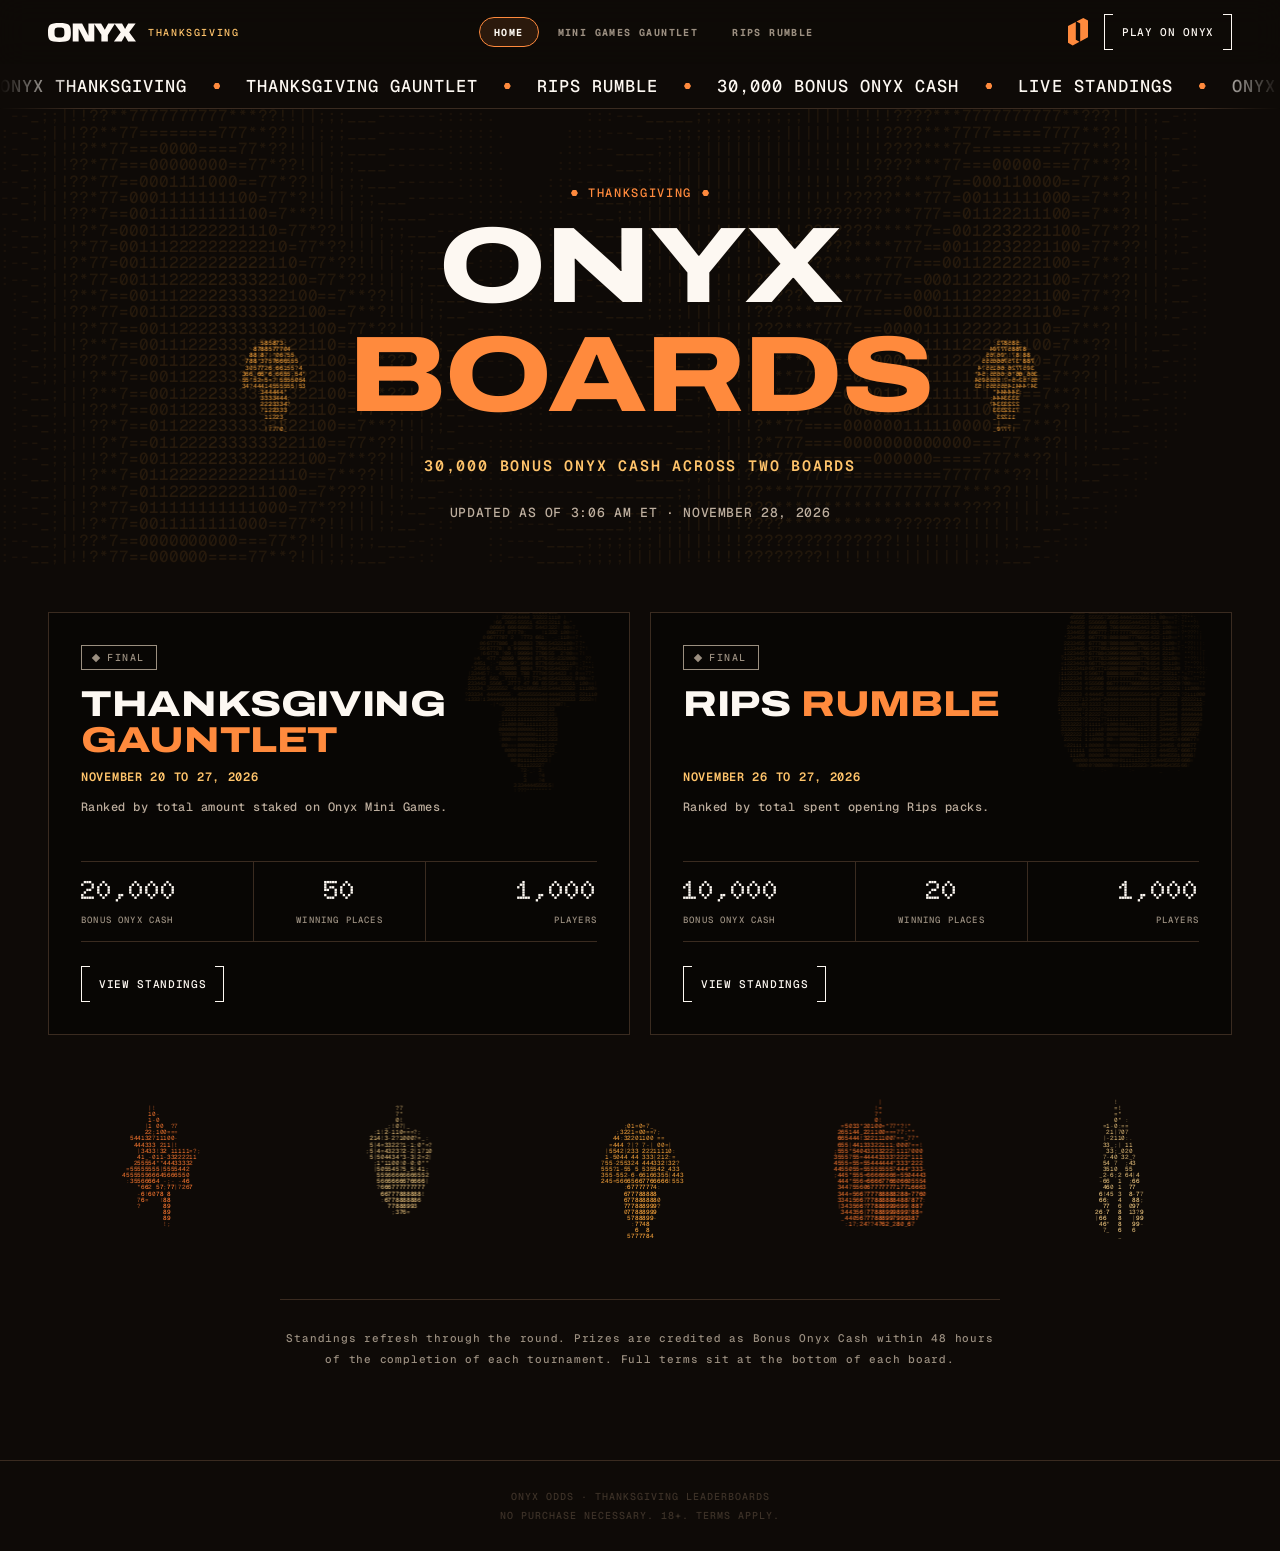
==== index.html @ d3576a2e "Standings 2026-11-28 03:06 EST" ====
<!DOCTYPE html>
<html lang="en">
<head>
<meta charset="UTF-8">
<meta name="viewport" content="width=device-width, initial-scale=1.0, viewport-fit=cover">
<meta name="theme-color" content="#0e0a07">
<title>Onyx Odds — Thanksgiving Leaderboards</title>
<meta name="description" content="Live Onyx leaderboards: the Mini Games Gauntlet and the Rips Rumble.">
<meta property="og:type" content="website">
<meta property="og:site_name" content="Onyx Odds">
<meta property="og:title" content="Onyx Odds &mdash; Thanksgiving Leaderboards">
<meta property="og:description" content="Live Onyx leaderboards: the Mini Games Gauntlet and the Rips Rumble.">
<meta property="og:url" content="https://onyxjordan.github.io/onyx-gauntlet/">
<!-- Absolute, because an unfurler fetches it on its own and has no page to be
     relative to. Without it Slack shows an empty grey box. -->
<meta property="og:image" content="https://onyxjordan.github.io/onyx-gauntlet/og.png">
<meta property="og:image:type" content="image/png">
<meta property="og:image:width" content="1200">
<meta property="og:image:height" content="630">
<meta property="og:image:alt" content="Onyx Odds">
<meta name="twitter:card" content="summary_large_image">
<meta name="twitter:title" content="Onyx Odds &mdash; Thanksgiving Leaderboards">
<meta name="twitter:description" content="Live Onyx leaderboards: the Mini Games Gauntlet and the Rips Rumble.">
<meta name="twitter:image" content="https://onyxjordan.github.io/onyx-gauntlet/og.png">
<link rel="icon" type="image/png" href="https://onyxjordan.github.io/onyx-gauntlet/icon.png">
<link rel="apple-touch-icon" href="https://onyxjordan.github.io/onyx-gauntlet/icon.png">
<!-- The legacy thumbnail hint. Several clients, Slack among them, look for
     this before og:image, and the pages had no site icon at all, so there was
     nothing for any of them to fall back to. -->
<link rel="image_src" href="https://onyxjordan.github.io/onyx-gauntlet/og.png">
<link rel="stylesheet" href="site.css">
<style>
/* Homepage only. Everything shared with the board pages is in site.css. */
.main{padding:clamp(26px,4vw,44px) 0 clamp(50px,8vw,90px)}

/* one card per board */
.boards{display:grid;grid-template-columns:repeat(auto-fit,minmax(min(100%,320px),1fr));
  gap:clamp(14px,2vw,20px)}
.bcard{position:relative;display:flex;flex-direction:column;overflow:hidden;
  border:1px solid var(--ox-stroke);background:var(--ox-ink);
  padding:clamp(22px,3vw,32px);transition:border-color .2s,transform .2s}
a.bcard:hover{border-color:var(--ox-purple);transform:translateY(-2px)}
/* A board with no page yet is a card, not a link. */
div.bcard{opacity:.78}
div.bcard .btn{color:var(--ox-600);cursor:default}
/* The raster art sits behind the copy, cropped into the corner, so the card
   reads as Onyx without competing with the numbers. */
.bcard>canvas{position:absolute;right:-4%;top:-14%;width:42%;height:auto;aspect-ratio:1;
  opacity:.17;pointer-events:none}
.bcard>*{position:relative;z-index:1}

.bflag{display:inline-flex;align-items:center;gap:8px;align-self:flex-start;
  border:1px solid currentColor;padding:5px 11px;margin-bottom:16px;
  font:500 10px var(--ox-mono);letter-spacing:.16em;text-transform:uppercase}
.bflag::before{content:"";width:6px;height:6px;background:currentColor;
  transform:rotate(45deg);flex-shrink:0}
.bflag.live{color:var(--ox-green)}
.bflag.soon{color:var(--ox-lilac)}
.bflag.done{color:var(--ox-400)}
@keyframes pulse{0%,100%{opacity:1}50%{opacity:.35}}
.bflag.live::before{animation:pulse 2s ease-in-out infinite}
@media (prefers-reduced-motion:reduce){.bflag.live::before{animation:none}}

/* Two lines' worth whether the title wraps or not, so the numbers below line
   up across the cards instead of stepping. */
.bcard h2{margin:0;min-height:2em;font:800 clamp(23px,3.1vw,36px)/1 var(--ox-display);
  font-stretch:125%;letter-spacing:-.01em;text-transform:uppercase;color:var(--ox-white)}
.bcard h2 em{font-style:normal;color:var(--ox-purple)}
.bwhen{margin:11px 0 0;font:600 12px var(--ox-mono);letter-spacing:.06em;
  text-transform:uppercase;color:var(--ox-lilac)}
.bwhat{margin:12px 0 0;min-height:calc(2 * 1.75 * 12px);
  font:500 12px/1.75 var(--ox-mono);letter-spacing:.04em;color:var(--ox-body)}

.bnums{display:grid;grid-template-columns:repeat(3,minmax(0,1fr));margin:22px 0 24px;
  border-top:1px solid var(--ox-stroke);border-bottom:1px solid var(--ox-stroke)}
.bnums div{padding:15px 4px;text-align:center;border-left:1px solid var(--ox-stroke)}
.bnums div:first-child{border-left:0;text-align:left;padding-left:0}
.bnums div:last-child{text-align:right;padding-right:0}
.bnums b{display:block;font:900 clamp(19px,2.5vw,26px)/1 var(--ox-raster);
  color:var(--ox-white);margin-bottom:6px}
.bnums i{font:500 9px var(--ox-mono);letter-spacing:.13em;text-transform:uppercase;
  color:var(--ox-400);font-style:normal}
.bcard .btn{margin-top:auto;align-self:flex-start}

/* the harvest row, same raster engine as the board pages */
.harvest{display:grid;grid-template-columns:repeat(5,1fr);gap:14px;
  margin-top:clamp(34px,5vw,58px)}
.harvest canvas{width:100%;height:150px;display:block}
@media(max-width:560px){
  .harvest{grid-template-columns:repeat(3,1fr)}
  .harvest canvas:nth-child(n+4){display:none}
}

.note{max-width:720px;margin:clamp(34px,5vw,56px) auto 0;padding-top:28px;
  border-top:1px solid var(--ox-stroke);text-align:center}
.note p{margin:0;font:500 11px/1.9 var(--ox-mono);letter-spacing:.07em;color:var(--ox-400)}
</style>
</head>
<body>

<header class="head">
  <div class="wrap head-in">
    <a class="brand" href="https://app.onyxodds.com/" target="_blank" rel="noopener" aria-label="Onyx">
      <svg xmlns="http://www.w3.org/2000/svg" fill="currentColor" viewBox="0 0 218 47" aria-hidden="true"><path d="M28.344 0C4.264 0 0 4.076 0 23.472S4.263 46.85 28.344 46.85s28.25-4.03 28.25-23.378C56.595 4.122 52.426 0 28.345 0m12.134 25.018c0 8.948-2.108 11.01-10.447 11.01h-3.326c-8.433 0-10.495-2.015-10.495-11.01v-3.139c0-8.995 2.061-11.057 10.494-11.057h3.327c8.34 0 10.447 2.062 10.447 11.057zM217.667 45.866l-16.852-23.094L216.776.984h-18.459l-7.616 13.618L183.232.984h-34.294l-8.425 15.88-9.097-15.88h-31.39v30.332L84.378.983h-23.19v44.882h14.57V13.741l16.678 32.125h22.067V2.633l17.475 26.742v16.491h16.023V29.61l17.045-26.911 14.796 20.168-16.803 23h19.115l7.97-14.196 8.053 14.196z"/></svg>
      <span>Thanksgiving</span>
    </a>
    <nav class="tabs"><a class="tab" href="./" aria-current="page"><b>Home</b><i>Home</i></a>
      <a class="tab" href="gauntlet/"><b>Mini Games Gauntlet</b><i>Gauntlet</i></a>
      <a class="tab" href="rumble/"><b>Rips Rumble</b><i>Rumble</i></a></nav>
    <nav class="acts">
      <a class="markc" href="https://app.onyxodds.com/" target="_blank" rel="noopener" aria-label="Onyx">
        <svg xmlns="http://www.w3.org/2000/svg" fill="currentColor" viewBox="0 0 100 137" aria-hidden="true"><path d="m39.041 109.178 18.493 9.863-33.972 17.945L0 124.384v-84.11l39.041-20.411zm21.918-81.37-18.493-9.863L76.438 0 100 12.603v84.246L60.959 117.26z"/></svg>
      </a>
      <a class="btn sm" href="https://app.onyxodds.com/" target="_blank" rel="noopener">Play on Onyx</a>
    </nav>
  </div>
</header>

<div class="marq" aria-hidden="true"><div id="mq"></div></div>

<section class="hero" data-ox-host>
  <canvas class="hero-art" data-ox-art="field" data-ox-tone="amber" data-ox-fade="0" data-ox-calm=".6"
          data-ox-lens="0" data-ox-cell="16" data-ox-idle="200" aria-hidden="true"></canvas>
  <canvas class="hero-leaves" data-ox-art="none" data-ox-lens="0" data-ox-cell="9"
          data-ox-leaves data-ox-leaf-tone="ember" aria-hidden="true"></canvas>
  <div class="wrap hero-in">
    <span class="eyebrow">Thanksgiving</span>
    <h1>Onyx
      <span class="gline">
        <canvas class="mini-turkey" data-ox-art="turkey" data-ox-tone="amber" data-ox-fade="0"
                data-ox-calm=".45" data-ox-cell="6" data-ox-lens="0" aria-hidden="true"></canvas>
        <em>Boards</em>
        <canvas class="mini-turkey flip" data-ox-art="turkey" data-ox-tone="amber" data-ox-fade="0"
                data-ox-calm=".45" data-ox-cell="6" data-ox-lens="0" aria-hidden="true"></canvas>
      </span></h1>
    <p class="hero-round">30,000 Bonus Onyx Cash across two boards</p>
    <p class="hero-sub">Updated as of 3:06 AM ET · November 28, 2026</p>
  </div>
</section>

<main class="main">
  <div class="wrap">
    <div class="boards"><a class="bcard" href="gauntlet/">
        <canvas data-ox-art="turkey" data-ox-tone="amber" data-ox-fade="0"
                data-ox-calm=".45" data-ox-cell="5" data-ox-lens="0" aria-hidden="true"></canvas>
        <span class="bflag done">Final</span>
        <h2>Thanksgiving <em>Gauntlet</em></h2>
        <p class="bwhen">November 20 to 27, 2026</p>
        <p class="bwhat">Ranked by total amount staked on Onyx Mini Games.</p>
        <div class="bnums">
          <div><b>20,000</b><i>Bonus Onyx Cash</i></div>
          <div><b>50</b><i>Winning Places</i></div>
          <div><b>1,000</b><i>Players</i></div>
        </div>
        <span class="btn sm">View Standings</span>
      </a>
      <a class="bcard" href="rumble/">
        <canvas data-ox-art="pumpkin" data-ox-tone="amber" data-ox-fade="0"
                data-ox-calm=".45" data-ox-cell="5" data-ox-lens="0" aria-hidden="true"></canvas>
        <span class="bflag done">Final</span>
        <h2>Rips <em>Rumble</em></h2>
        <p class="bwhen">November 26 to 27, 2026</p>
        <p class="bwhat">Ranked by total spent opening Rips packs.</p>
        <div class="bnums">
          <div><b>10,000</b><i>Bonus Onyx Cash</i></div>
          <div><b>20</b><i>Winning Places</i></div>
          <div><b>1,000</b><i>Players</i></div>
        </div>
        <span class="btn sm">View Standings</span>
      </a></div>

    <div class="harvest" aria-hidden="true">
      <canvas data-ox-art="leaf" data-ox-tone="ember" data-ox-fade="0" data-ox-calm=".5" data-ox-cell="6"></canvas>
      <canvas data-ox-art="acorn" data-ox-tone="wheat" data-ox-fade="0" data-ox-calm=".5" data-ox-cell="6"></canvas>
      <canvas data-ox-art="turkey" data-ox-tone="amber" data-ox-fade="0" data-ox-calm=".5" data-ox-cell="6"></canvas>
      <canvas data-ox-art="pumpkin" data-ox-tone="ember" data-ox-fade="0" data-ox-calm=".5" data-ox-cell="6"></canvas>
      <canvas data-ox-art="wheat" data-ox-tone="wheat" data-ox-fade="0" data-ox-calm=".5" data-ox-cell="6"></canvas>
    </div>

    <div class="note">
      <p>Standings refresh through the round. Prizes are credited as Bonus Onyx
         Cash within 48 hours of the completion of each tournament. Full terms
         sit at the bottom of each board.</p>
    </div>
  </div>
</main>

<footer>
  <div class="wrap">
    <p>Onyx Odds &middot; Thanksgiving Leaderboards<br>No purchase necessary. 18+. Terms apply.</p>
  </div>
</footer>

<script>
(function(){
  var el=document.getElementById('mq');
  if(!el)return;
  var words=["Onyx Thanksgiving", "Thanksgiving Gauntlet", "Rips Rumble", "30,000 Bonus Onyx Cash", "Live Standings"];
  var run='';
  for(var k=0;k<2;k++){
    run+='<span>';
    for(var i=0;i<words.length;i++)run+=words[i]+'<i></i>';
    run+='</span>';
  }
  el.innerHTML=run;
})();
</script>
<script src="onyx.js" defer></script>
</body>
</html>
---- site.css ----
@import url('https://fonts.googleapis.com/css2?family=Archivo:wdth,wght@62..125,400..900&family=Geist+Mono:wght@400;500;700&family=Doto:wght@800;900&display=swap');

/* Shared chrome for every page of this site: the design tokens, the reset, the
   sticky header and its page tabs, the bracket button, the marquee, the hero
   and the stat strip. The leaderboard's own table styles stay in the page.

   It lives here so a theme change is one edit rather than one per page. The
   Thanksgiving values are in :root below; the purple build this was themed
   from is tagged round-2026-11-12_purple. */
/* Onyx design system tokens, matching onyx.css on the Onyx Sports Data site:
   black onyx surfaces, purple 400 accents, extended uppercase display type,
   mono labels, bracket buttons, dot-ended rules. No yellow.
   pos/neg/mut follow the convention set in that site's picks.html. */
:root{
  /* Thanksgiving round. Same structure and type as the Onyx house theme, with
     the purple accents swapped for harvest ones and the greys warmed. The
     purple build is tagged round-2026-11-12_purple; restore it with
     git checkout round-2026-11-12_purple -- template.html onyx.js */
  --ox-black:#0e0a07; --ox-ink:#080604; --ox-700:#2a1f16; --ox-600:#3d3228;
  --ox-400:#9b8f80; --ox-200:#d8cec1; --ox-white:#fdf8f2; --ox-body:#bdae9e;
  --ox-stroke:#3a2b20;
  --ox-purple:#ff8a3d; --ox-purple-d:#c2511a; --ox-lilac:#ffc46b;
  --ox-blue:#d63a4a; --ox-green:#8fd36a; --ox-mint:#cdeab0;
  --ox-neg:#e8646f; --ox-mut:#9a8d7e;
  /* channel form of the accent, the base and the rule, so the row tints and
     the sticky header follow a theme change instead of being retyped. */
  --ox-accent-rgb:255,138,61; --ox-black-rgb:14,10,7; --ox-stroke-rgb:58,43,32;
  --ox-display:'Archivo',system-ui,sans-serif;
  --ox-mono:'Geist Mono',ui-monospace,'SF Mono',Menlo,monospace;
  --ox-raster:'Doto','Geist Mono',monospace;
  --ox-sat:env(safe-area-inset-top,0px); --ox-sab:env(safe-area-inset-bottom,0px);
}
*,*::before,*::after{box-sizing:border-box;margin:0;padding:0}
body{background:var(--ox-black);color:var(--ox-white);font-family:var(--ox-display);
  font-stretch:100%;-webkit-font-smoothing:antialiased;overflow-x:hidden;min-height:100vh}
a{color:inherit;text-decoration:none}
.wrap{width:100%;max-width:1320px;margin:0 auto;padding:0 clamp(16px,4vw,48px)}

/* header. Carries the safe-area inset itself now that nothing sits above it. */
.head{position:sticky;top:0;z-index:50;background:rgba(var(--ox-black-rgb),.9);
  backdrop-filter:blur(14px);-webkit-backdrop-filter:blur(14px);padding-top:var(--ox-sat)}
.head-in{display:flex;align-items:center;justify-content:space-between;gap:16px;height:64px}
.brand{display:flex;align-items:center;gap:12px;min-width:0}
.brand svg{height:19px;width:auto;color:var(--ox-white);flex-shrink:0}
.brand span{font:500 10px var(--ox-mono);letter-spacing:.16em;text-transform:uppercase;color:var(--ox-lilac);white-space:nowrap}
/* page tabs. Three pages now share this header, so it carries the nav:
   the pill row Onyx uses in the app, with the current page filled in. */
.tabs{display:flex;align-items:center;gap:4px;min-width:0}
.tab{display:inline-flex;align-items:center;height:30px;padding:0 14px;border-radius:999px;
  border:1px solid transparent;white-space:nowrap;color:var(--ox-400);
  font:500 10px var(--ox-mono);letter-spacing:.14em;text-transform:uppercase;
  transition:color .2s,border-color .2s,background .2s}
.tab:hover{color:var(--ox-white);border-color:var(--ox-stroke)}
.tab[aria-current="page"]{color:var(--ox-white);border-color:var(--ox-purple);
  background:rgba(var(--ox-accent-rgb),.12)}
.tab:focus-visible{outline:2px solid var(--ox-purple);outline-offset:3px}
.tab i{display:none;font-style:normal}
.acts{display:flex;align-items:center;gap:16px}
.markc{display:block;width:20px;color:var(--ox-purple);transition:transform .5s cubic-bezier(.3,1.4,.5,1)}
.markc:hover{transform:rotateY(180deg)}
.markc svg{display:block;width:100%;height:auto}

/* bracket button: [ LABEL ] */
.btn{position:relative;display:inline-flex;align-items:center;justify-content:center;gap:10px;
  min-height:44px;padding:0 26px;font:500 12px var(--ox-mono);letter-spacing:.06em;text-transform:uppercase;
  color:var(--ox-white);background:none;border:0;cursor:pointer;transition:color .2s,background .2s;
  -webkit-tap-highlight-color:transparent}
.btn::before,.btn::after{content:"";position:absolute;top:0;bottom:0;width:9px;border:1.5px solid currentColor;
  transition:transform .25s cubic-bezier(.2,.9,.25,1),border-color .2s}
.btn::before{left:0;border-right:0}.btn::after{right:0;border-left:0}
.btn:hover:not(:disabled)::before{transform:translateX(-5px)}
.btn:hover:not(:disabled)::after{transform:translateX(5px)}
.btn:hover:not(:disabled){color:var(--ox-lilac)}
.btn:focus-visible{outline:2px solid var(--ox-purple);outline-offset:6px}
.btn.sm{min-height:36px;padding:0 18px;font-size:11px}
.btn:disabled{opacity:.3;cursor:default;color:var(--ox-400)}

/* eyebrow with diamond markers */
.eyebrow{display:inline-flex;align-items:center;gap:10px;font:500 12px var(--ox-mono);
  letter-spacing:.14em;text-transform:uppercase;color:var(--ox-purple)}
.eyebrow::before,.eyebrow::after{content:"";width:7px;height:6px;background:currentColor;
  clip-path:polygon(25% 0,75% 0,100% 50%,75% 100%,25% 100%,0 50%)}

/* marquee */
.marq{overflow:hidden;white-space:nowrap;border-bottom:1px solid var(--ox-stroke);padding:11px 0;
  -webkit-mask:linear-gradient(90deg,transparent,#000 6%,#000 94%,transparent);
  mask:linear-gradient(90deg,transparent,#000 6%,#000 94%,transparent)}
.marq>div{display:inline-flex;animation:marq 38s linear infinite}
.marq span{display:inline-flex;align-items:center;gap:26px;padding-right:26px;
  font:500 clamp(12px,1.4vw,17px) var(--ox-mono);letter-spacing:.06em;text-transform:uppercase;color:var(--ox-white)}
.marq i{width:7px;height:6px;background:var(--ox-purple);flex-shrink:0;
  clip-path:polygon(25% 0,75% 0,100% 50%,75% 100%,25% 100%,0 50%)}
@keyframes marq{to{transform:translateX(-50%)}}

/* hero */
.hero{position:relative;overflow:hidden;padding:clamp(34px,7vw,76px) 0 0}
/* Ambient only. At .3 it was as loud as the turkey, and two fields of orange
   characters at the same weight read as noise rather than as a bird. */
.hero-art{position:absolute;inset:0;width:100%;height:100%;opacity:.13;pointer-events:none}
.hero-leaves{position:absolute;inset:0;width:100%;height:100%;opacity:1;
  pointer-events:none;z-index:1}
.hero-in{position:relative;z-index:2;display:flex;flex-direction:column;align-items:center;gap:18px;
  text-align:center;padding-bottom:clamp(26px,4vw,44px)}
/* Sized for THANKSGIVING, twelve characters of 125%-width Archivo. The old
   13vw was set for the three letters of THE and clipped this off both edges
   on a phone. */
.hero h1{margin:0;font:800 clamp(27px,8.4vw,128px)/.9 var(--ox-display);font-stretch:125%;
  text-transform:uppercase;letter-spacing:-.018em}
.hero h1 em{font-style:normal;color:var(--ox-purple)}
/* GAUNTLET with a turkey either side. Sized in em so they scale with the
   headline, and the row can shrink rather than push the word off screen. */
.gline{display:flex;align-items:center;justify-content:center;gap:.14em;
  max-width:100%}
.mini-turkey{flex:0 0 auto;width:1.12em;height:1.12em;display:block;opacity:1}
.mini-turkey.flip{transform:scaleX(-1)}
@media(max-width:560px){.gline{gap:.08em}.mini-turkey{width:.95em;height:.95em}}
.hero-sub{max-width:620px;font:500 clamp(11px,1.15vw,13px)/1.7 var(--ox-mono);letter-spacing:.05em;
  text-transform:uppercase;color:var(--ox-body)}
/* The round window. Brighter than the update stamp below it: which contest
   this is matters more than when it was last recalculated. */
.hero-round{margin:0 0 6px;font:600 clamp(12px,1.3vw,15px)/1.6 var(--ox-mono);
  letter-spacing:.12em;text-transform:uppercase;color:var(--ox-lilac)}

/* stat strip */
.stats{position:relative;z-index:2;display:grid;grid-template-columns:repeat(3,minmax(0,1fr));
  border-top:1px solid var(--ox-stroke);border-bottom:1px solid var(--ox-stroke)}
.stat{padding:18px clamp(8px,2vw,22px);text-align:center;border-left:1px solid var(--ox-stroke)}
.stat:first-child{border-left:0}
.stat b{display:block;font:900 clamp(22px,3.4vw,38px)/1 var(--ox-raster);color:var(--ox-white);margin-bottom:7px}
.stat b.live{color:var(--ox-green)}
.stat i{font:500 10px var(--ox-mono);letter-spacing:.14em;text-transform:uppercase;color:var(--ox-400);font-style:normal}
footer{border-top:1px solid var(--ox-stroke);padding:26px 0 calc(26px + var(--ox-sab));text-align:center}
footer p{font:500 10px/1.9 var(--ox-mono);letter-spacing:.1em;text-transform:uppercase;color:var(--ox-600)}

@media (max-width:760px){
  .brand span{display:none}
  .acts .btn{display:none}
  .head-in{gap:10px}
  .tab{padding:0 11px;letter-spacing:.1em}
  .tab b{display:none}
  .tab i{display:inline}
}
@media (max-width:380px){
  .tab{padding:0 8px;font-size:9px}
}
@media (max-width:460px){
  .stat b{font-size:20px}
}
@media (prefers-reduced-motion:reduce){.marq>div{animation:none}}
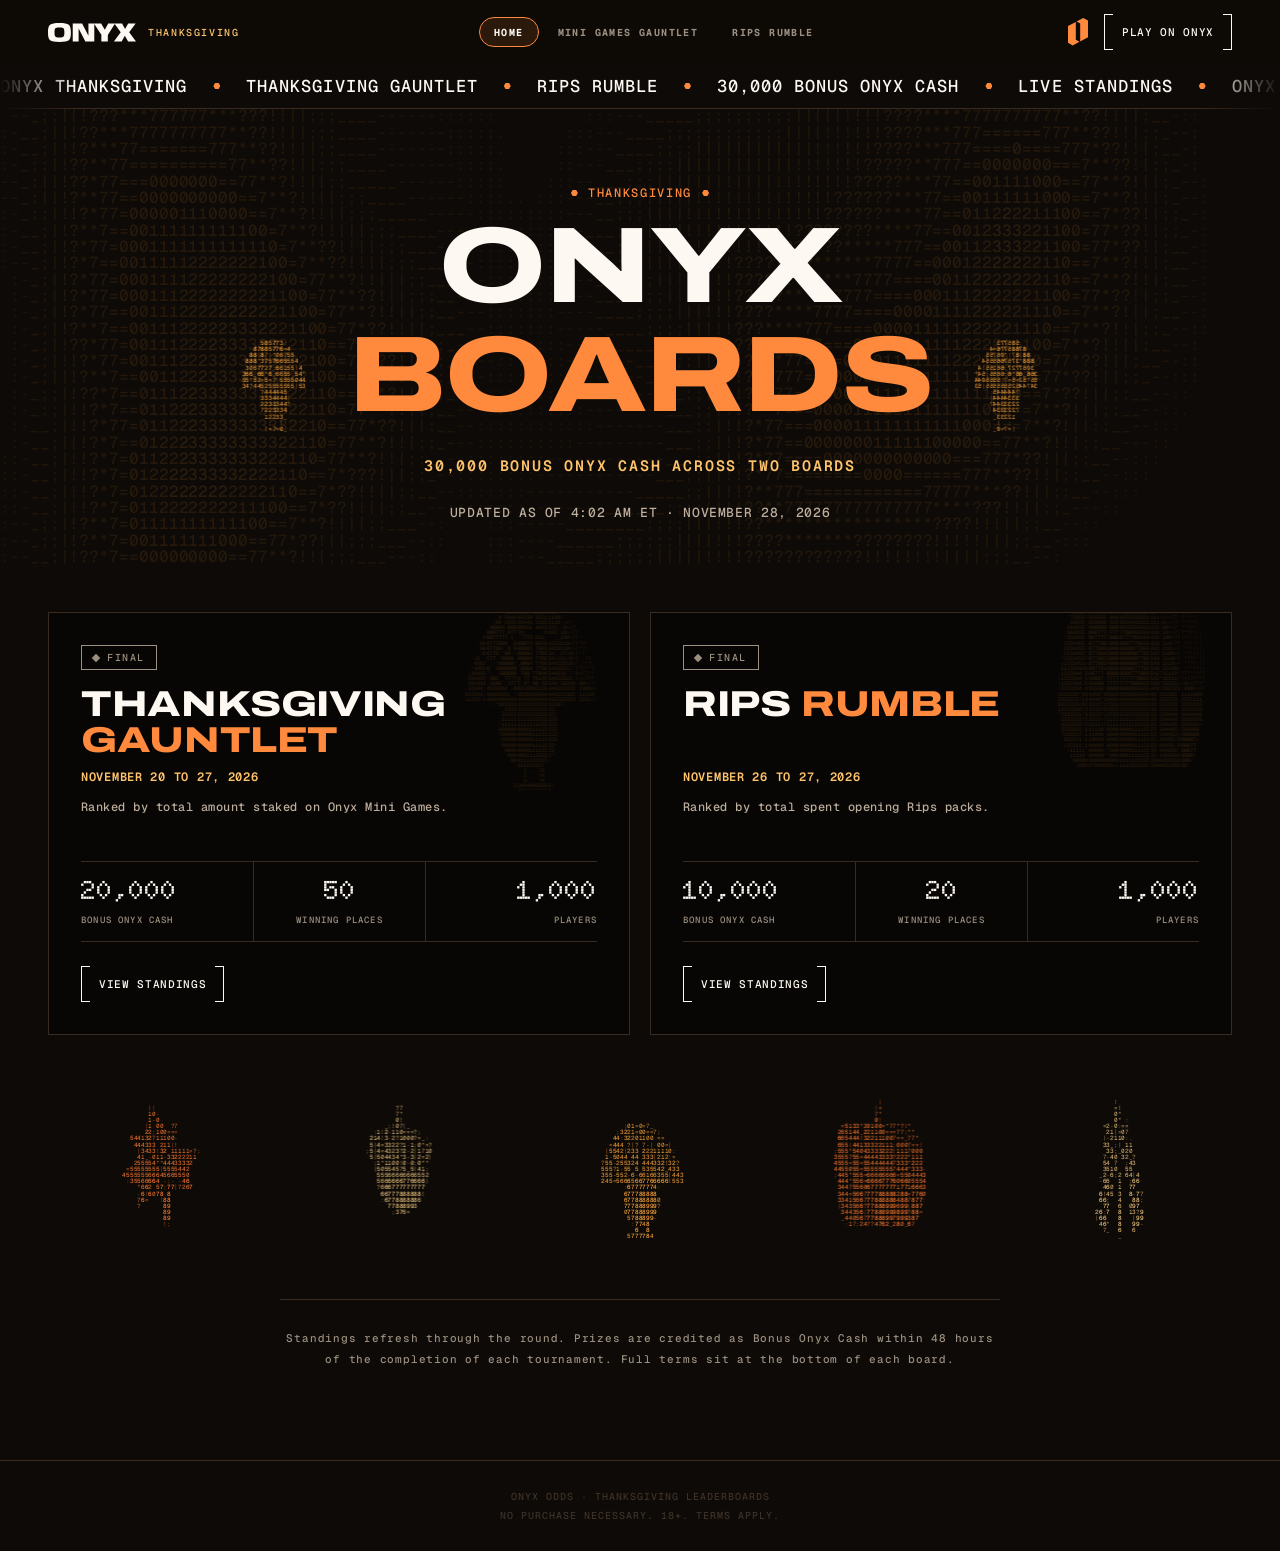
==== commit 3821efa6: "Standings 2026-11-28 04:02 EST" ====
--- a/index.html
+++ b/index.html
@@ -134,7 +134,7 @@
                 data-ox-calm=".45" data-ox-cell="6" data-ox-lens="0" aria-hidden="true"></canvas>
       </span></h1>
     <p class="hero-round">30,000 Bonus Onyx Cash across two boards</p>
-    <p class="hero-sub">Updated as of 3:06 AM ET · November 28, 2026</p>
+    <p class="hero-sub">Updated as of 4:02 AM ET · November 28, 2026</p>
   </div>
 </section>
 
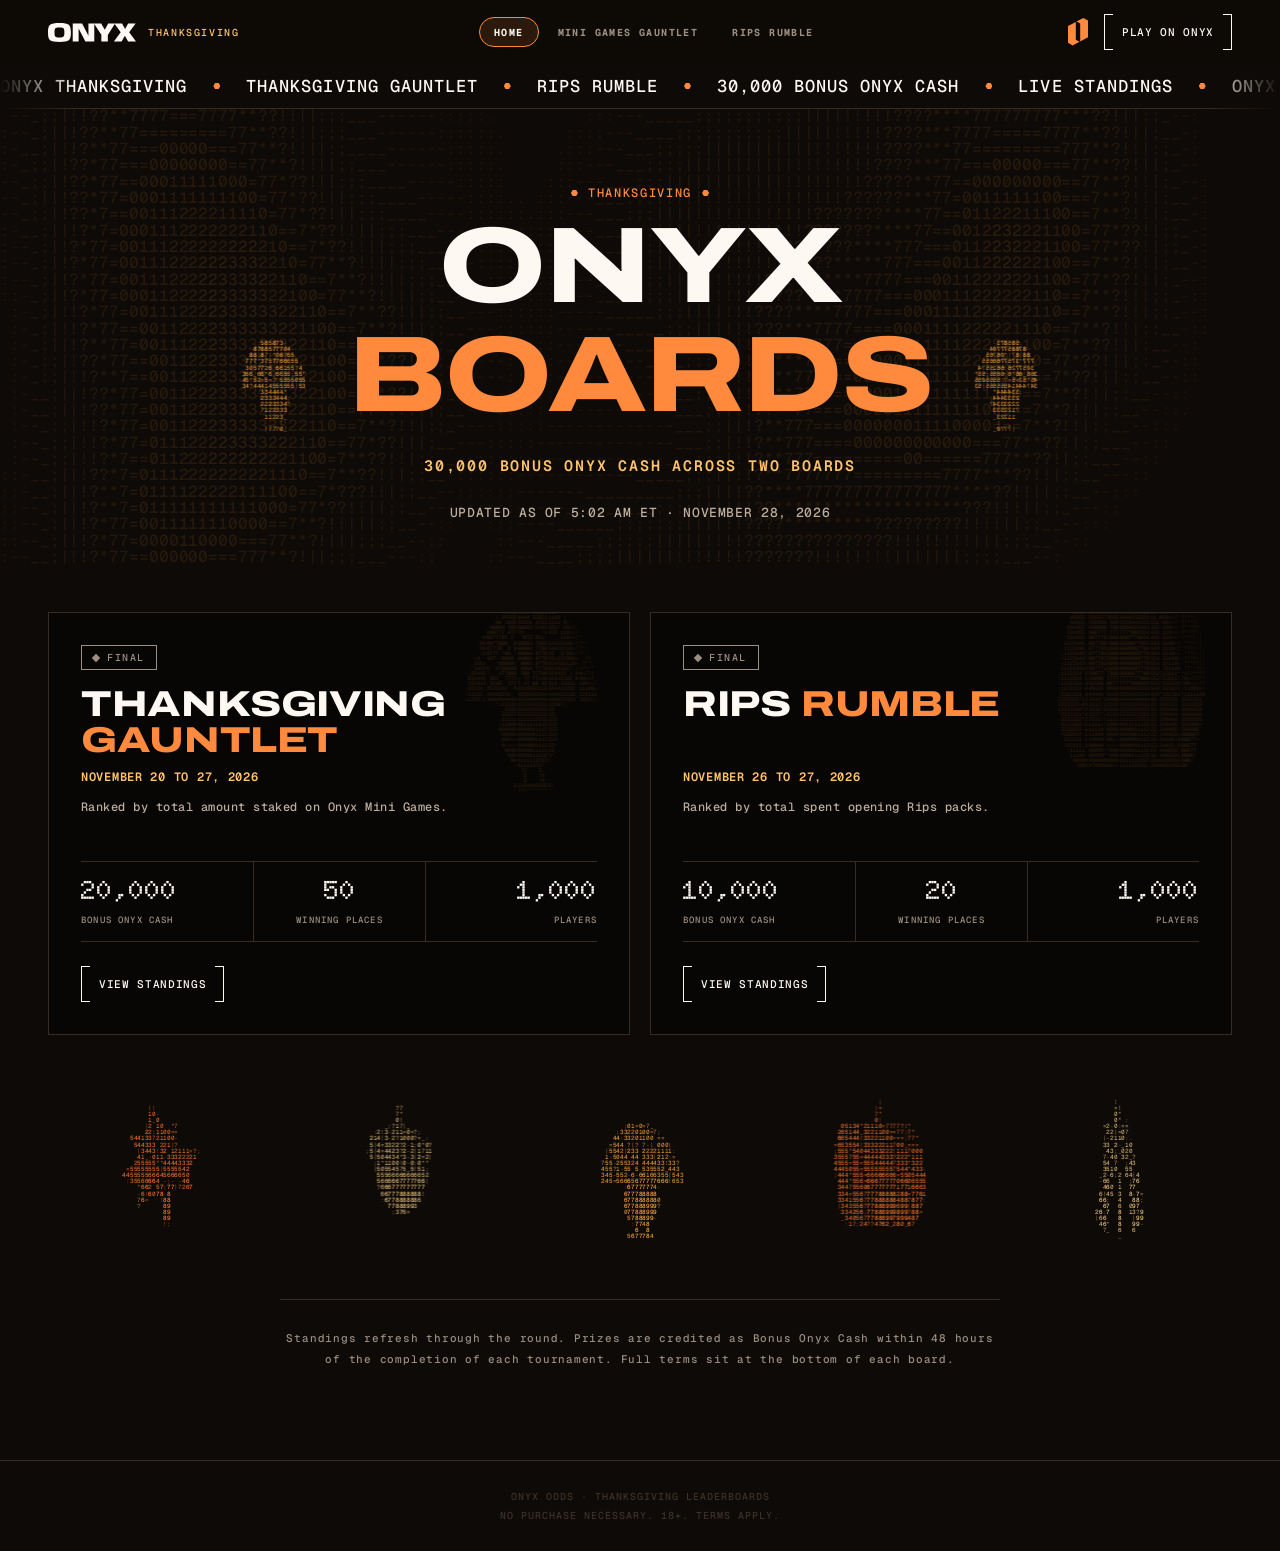
==== commit 75af22f9: "Standings 2026-11-28 05:02 EST" ====
--- a/index.html
+++ b/index.html
@@ -134,7 +134,7 @@
                 data-ox-calm=".45" data-ox-cell="6" data-ox-lens="0" aria-hidden="true"></canvas>
       </span></h1>
     <p class="hero-round">30,000 Bonus Onyx Cash across two boards</p>
-    <p class="hero-sub">Updated as of 4:02 AM ET · November 28, 2026</p>
+    <p class="hero-sub">Updated as of 5:02 AM ET · November 28, 2026</p>
   </div>
 </section>
 
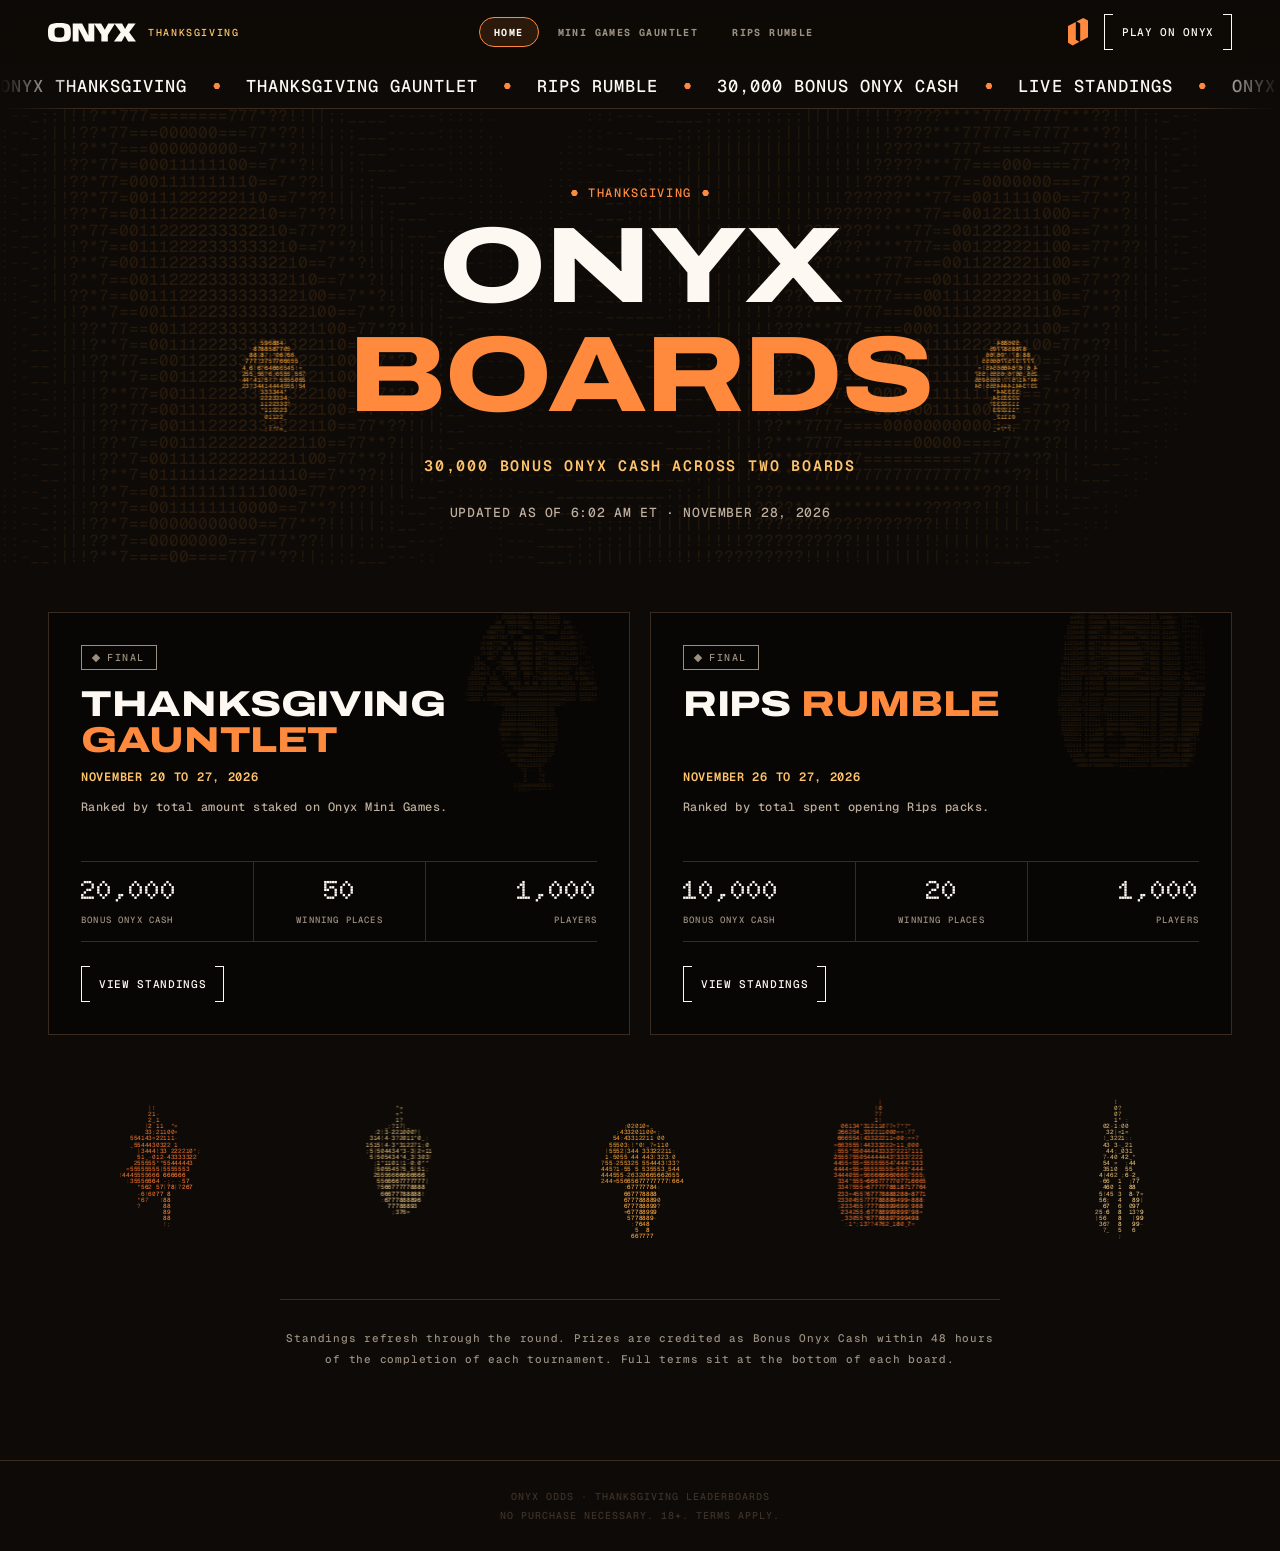
==== commit a5a6ca5d: "Standings 2026-11-28 06:02 EST" ====
--- a/index.html
+++ b/index.html
@@ -134,7 +134,7 @@
                 data-ox-calm=".45" data-ox-cell="6" data-ox-lens="0" aria-hidden="true"></canvas>
       </span></h1>
     <p class="hero-round">30,000 Bonus Onyx Cash across two boards</p>
-    <p class="hero-sub">Updated as of 5:02 AM ET · November 28, 2026</p>
+    <p class="hero-sub">Updated as of 6:02 AM ET · November 28, 2026</p>
   </div>
 </section>
 
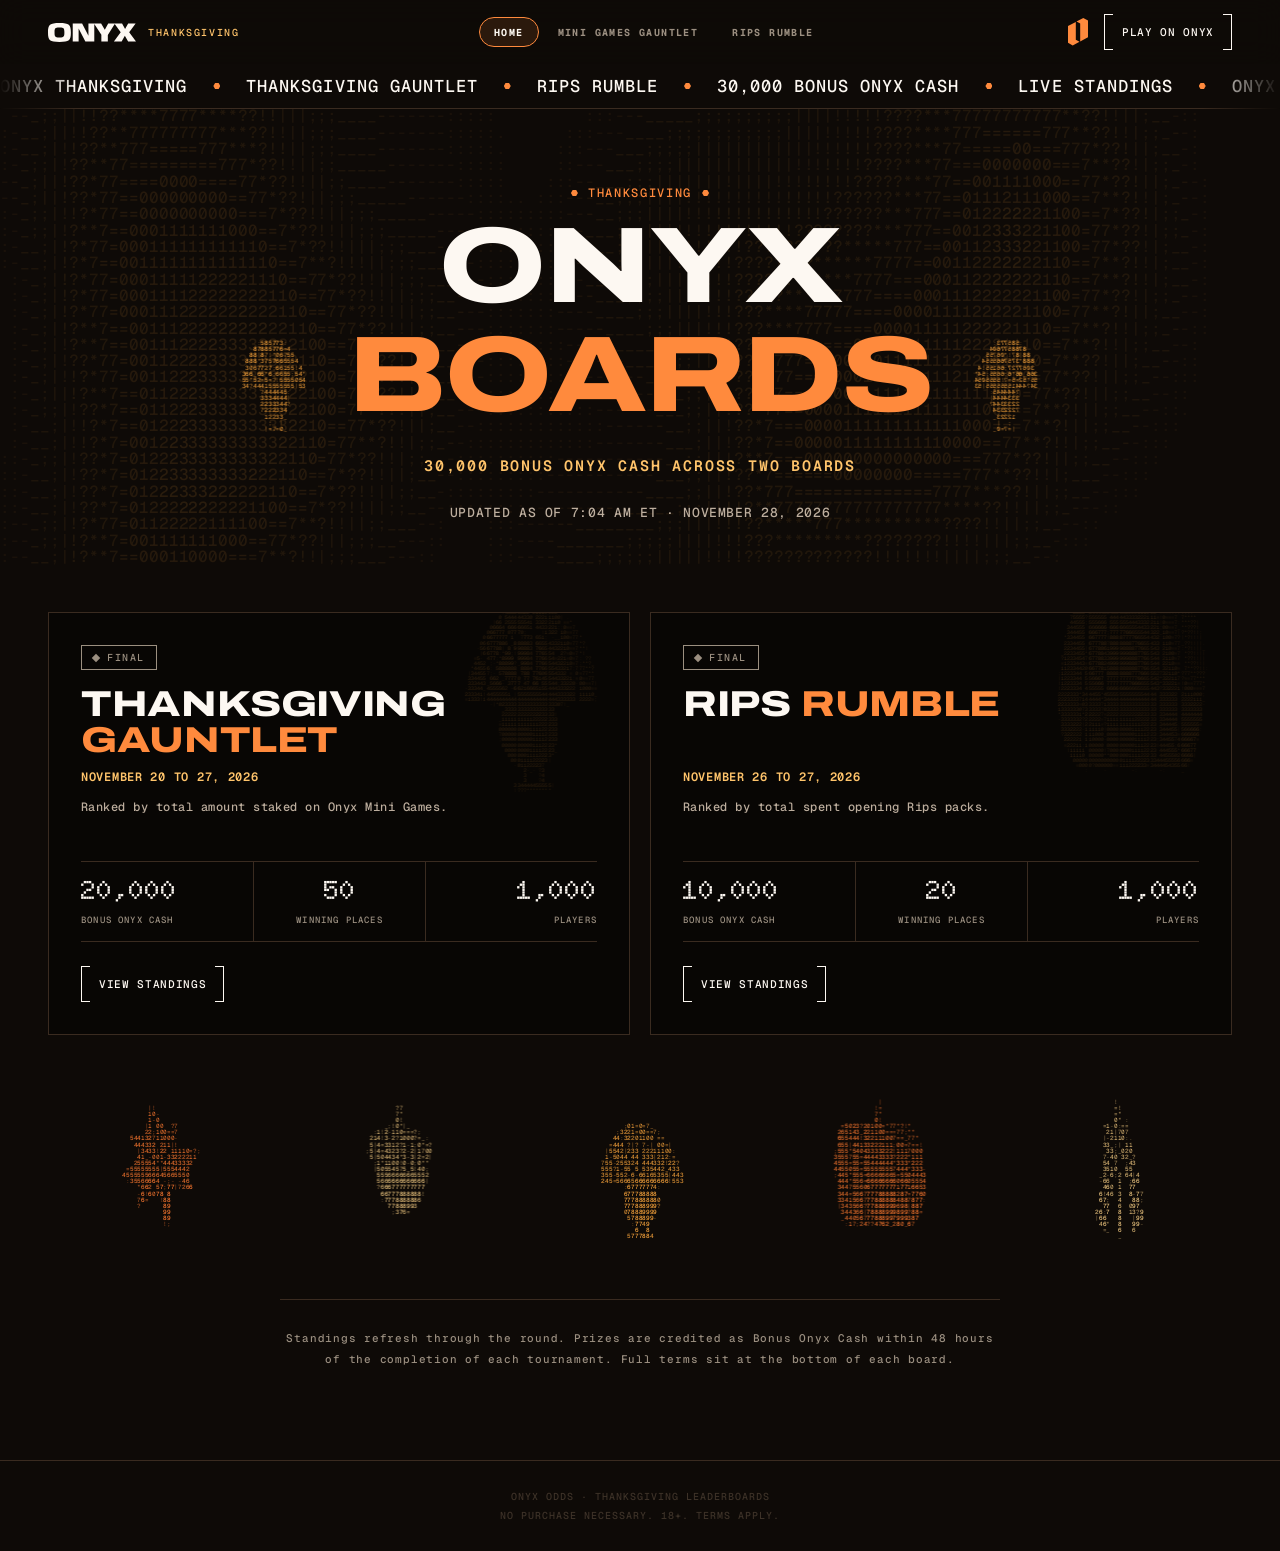
==== commit fa646133: "Standings 2026-11-28 07:04 EST" ====
--- a/index.html
+++ b/index.html
@@ -134,7 +134,7 @@
                 data-ox-calm=".45" data-ox-cell="6" data-ox-lens="0" aria-hidden="true"></canvas>
       </span></h1>
     <p class="hero-round">30,000 Bonus Onyx Cash across two boards</p>
-    <p class="hero-sub">Updated as of 6:02 AM ET · November 28, 2026</p>
+    <p class="hero-sub">Updated as of 7:04 AM ET · November 28, 2026</p>
   </div>
 </section>
 
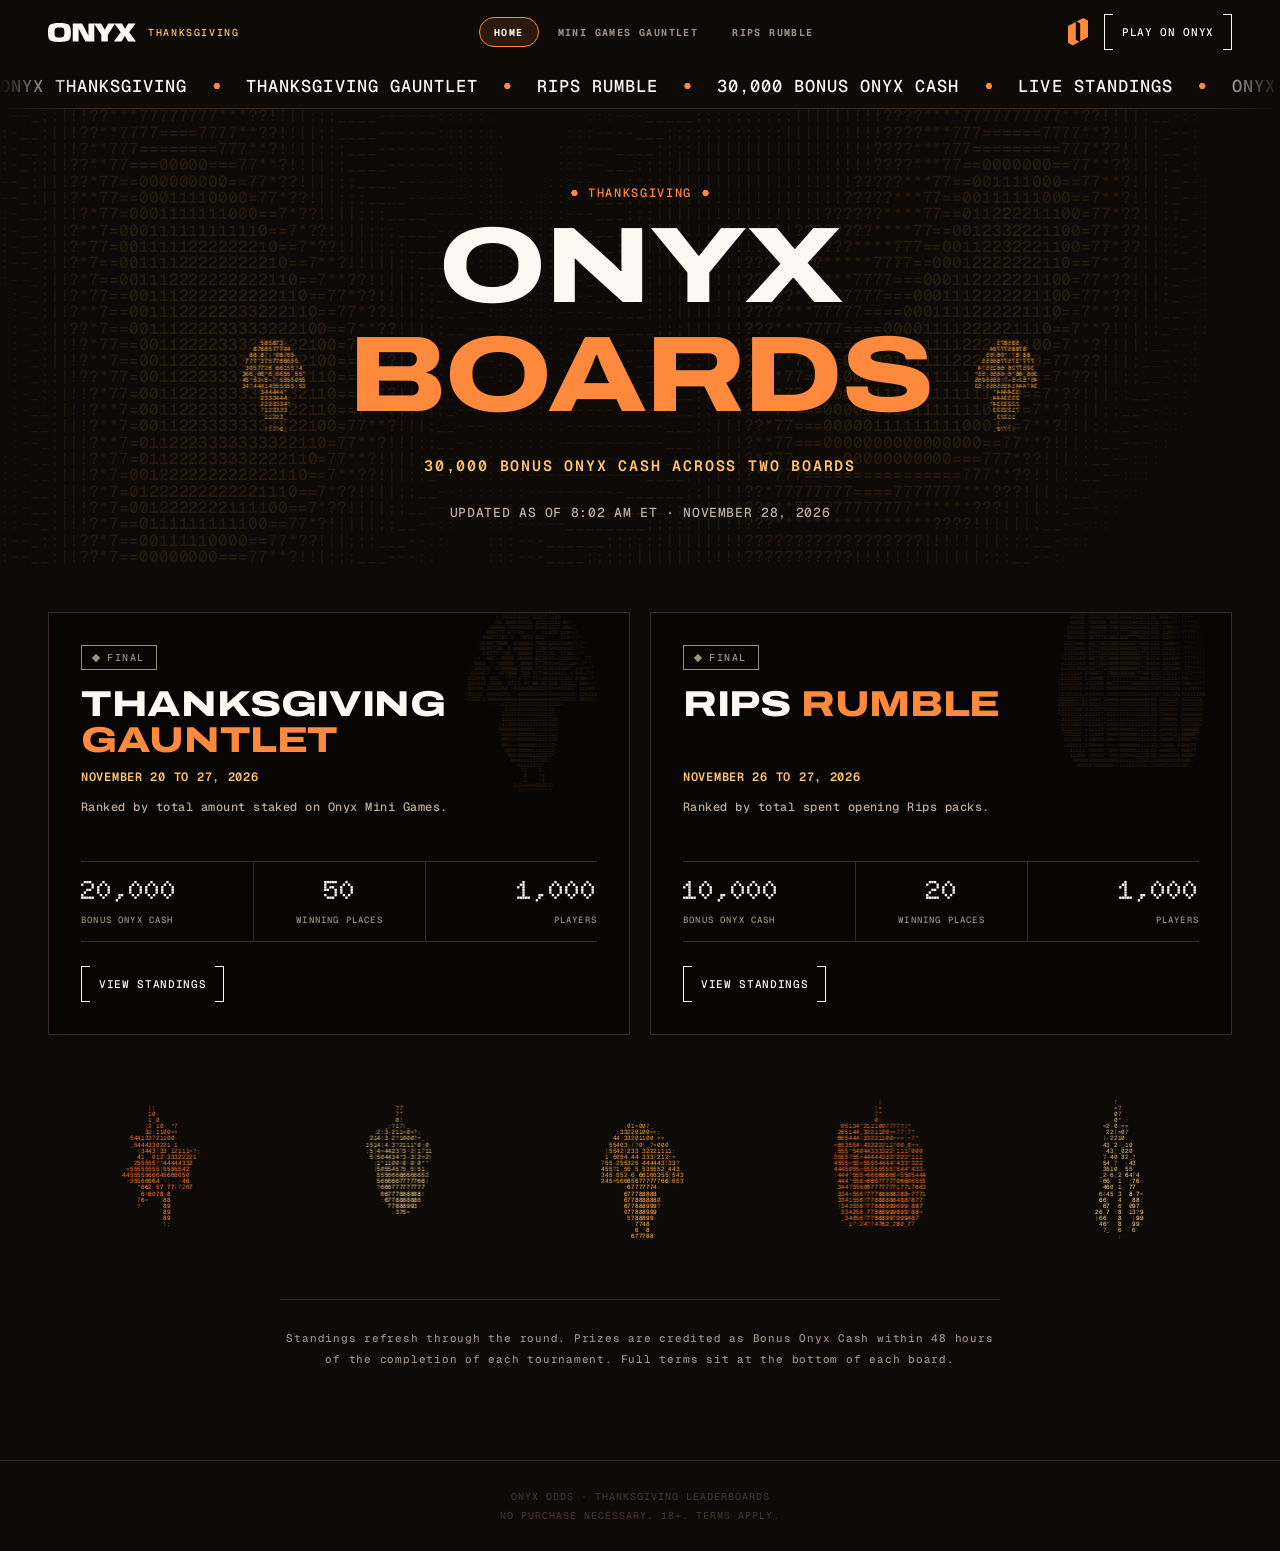
==== commit 110d0e85: "Standings 2026-11-28 08:02 EST" ====
--- a/index.html
+++ b/index.html
@@ -134,7 +134,7 @@
                 data-ox-calm=".45" data-ox-cell="6" data-ox-lens="0" aria-hidden="true"></canvas>
       </span></h1>
     <p class="hero-round">30,000 Bonus Onyx Cash across two boards</p>
-    <p class="hero-sub">Updated as of 7:04 AM ET · November 28, 2026</p>
+    <p class="hero-sub">Updated as of 8:02 AM ET · November 28, 2026</p>
   </div>
 </section>
 
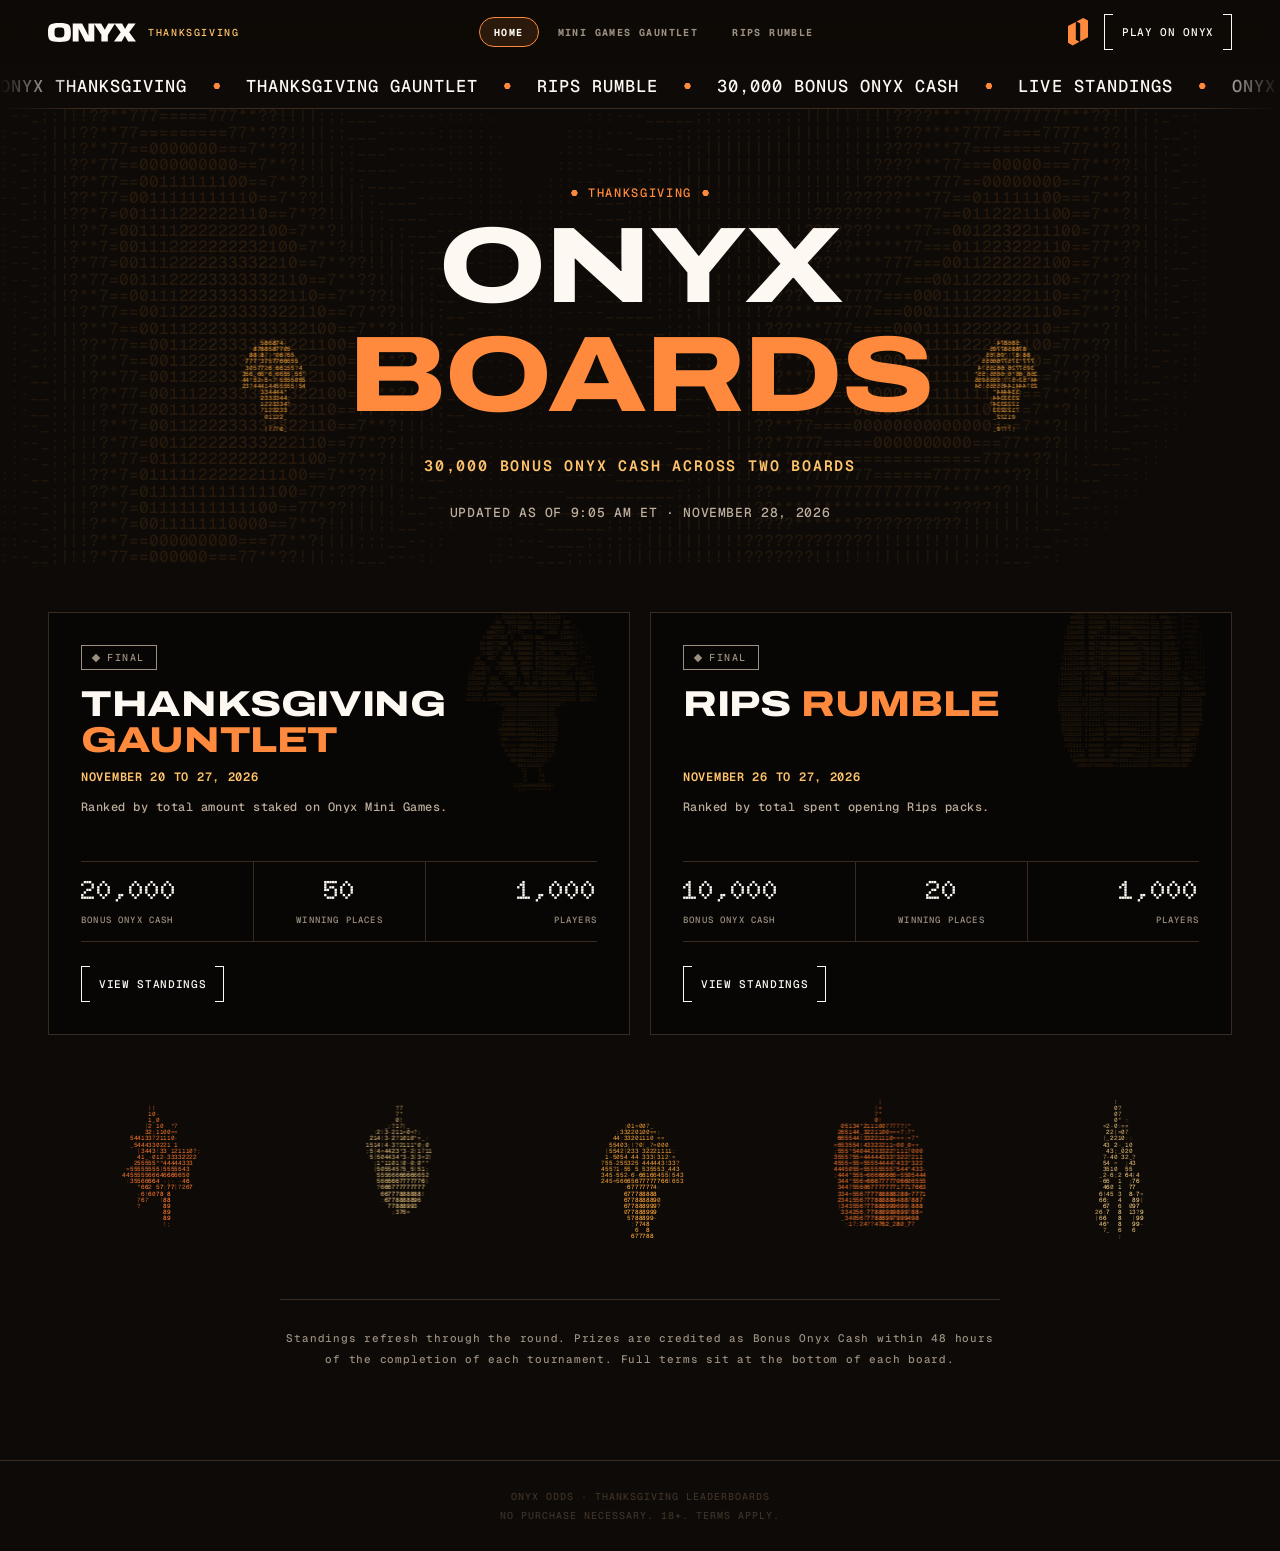
==== commit 8113c07e: "Standings 2026-11-28 09:05 EST" ====
--- a/index.html
+++ b/index.html
@@ -134,7 +134,7 @@
                 data-ox-calm=".45" data-ox-cell="6" data-ox-lens="0" aria-hidden="true"></canvas>
       </span></h1>
     <p class="hero-round">30,000 Bonus Onyx Cash across two boards</p>
-    <p class="hero-sub">Updated as of 8:02 AM ET · November 28, 2026</p>
+    <p class="hero-sub">Updated as of 9:05 AM ET · November 28, 2026</p>
   </div>
 </section>
 
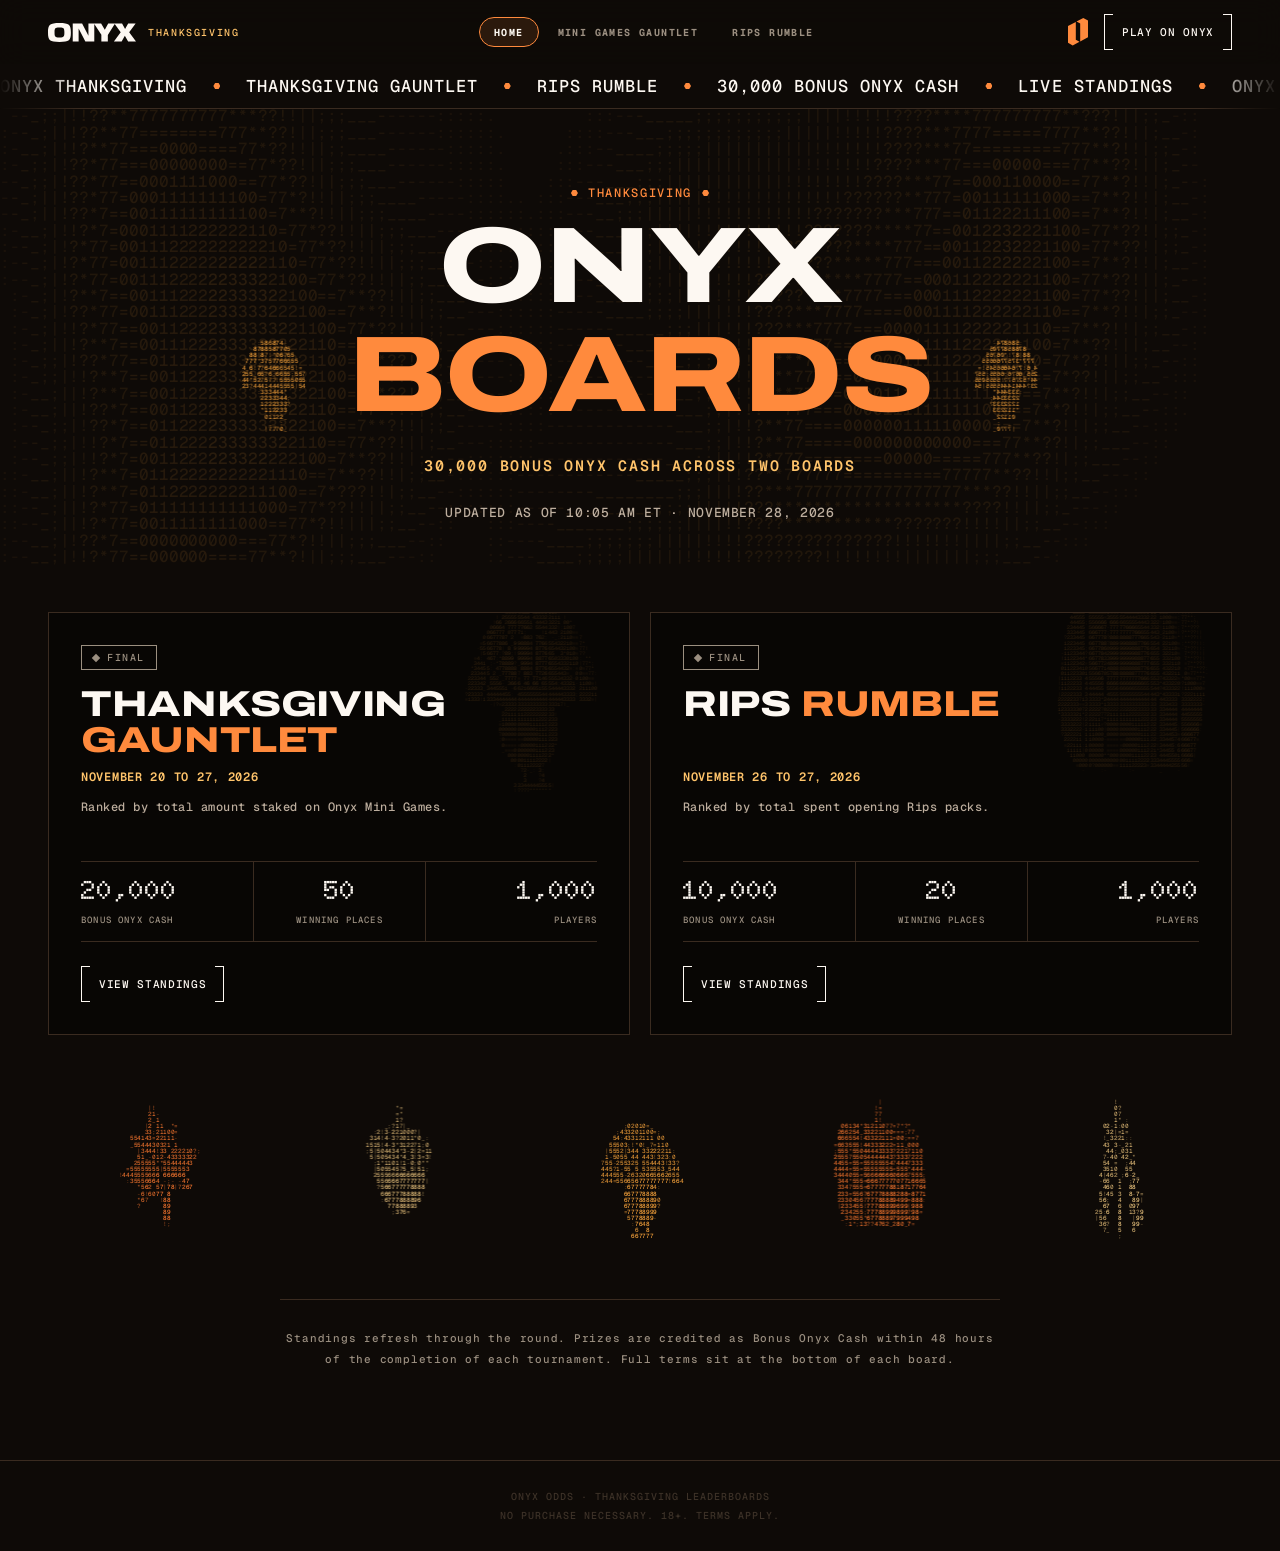
==== commit 96b50b65: "Standings 2026-11-28 10:05 EST" ====
--- a/index.html
+++ b/index.html
@@ -134,7 +134,7 @@
                 data-ox-calm=".45" data-ox-cell="6" data-ox-lens="0" aria-hidden="true"></canvas>
       </span></h1>
     <p class="hero-round">30,000 Bonus Onyx Cash across two boards</p>
-    <p class="hero-sub">Updated as of 9:05 AM ET · November 28, 2026</p>
+    <p class="hero-sub">Updated as of 10:05 AM ET · November 28, 2026</p>
   </div>
 </section>
 
